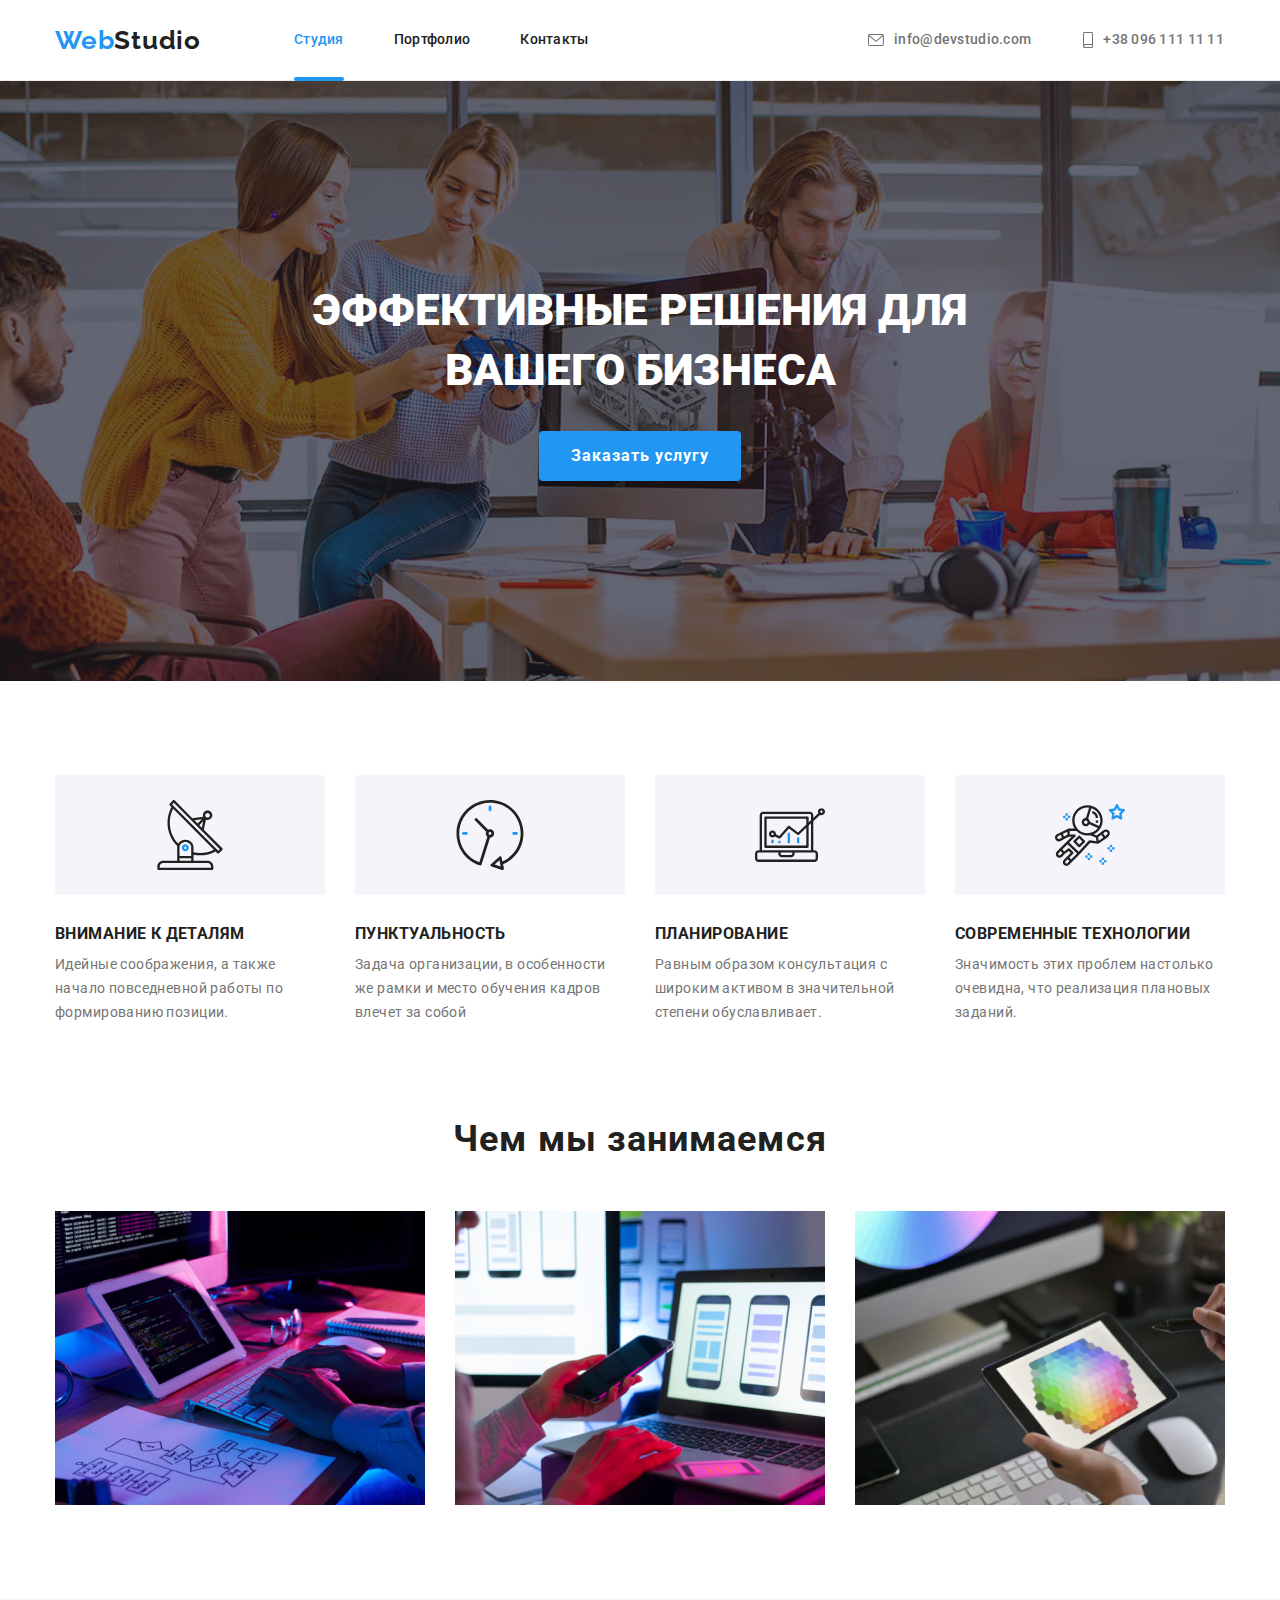
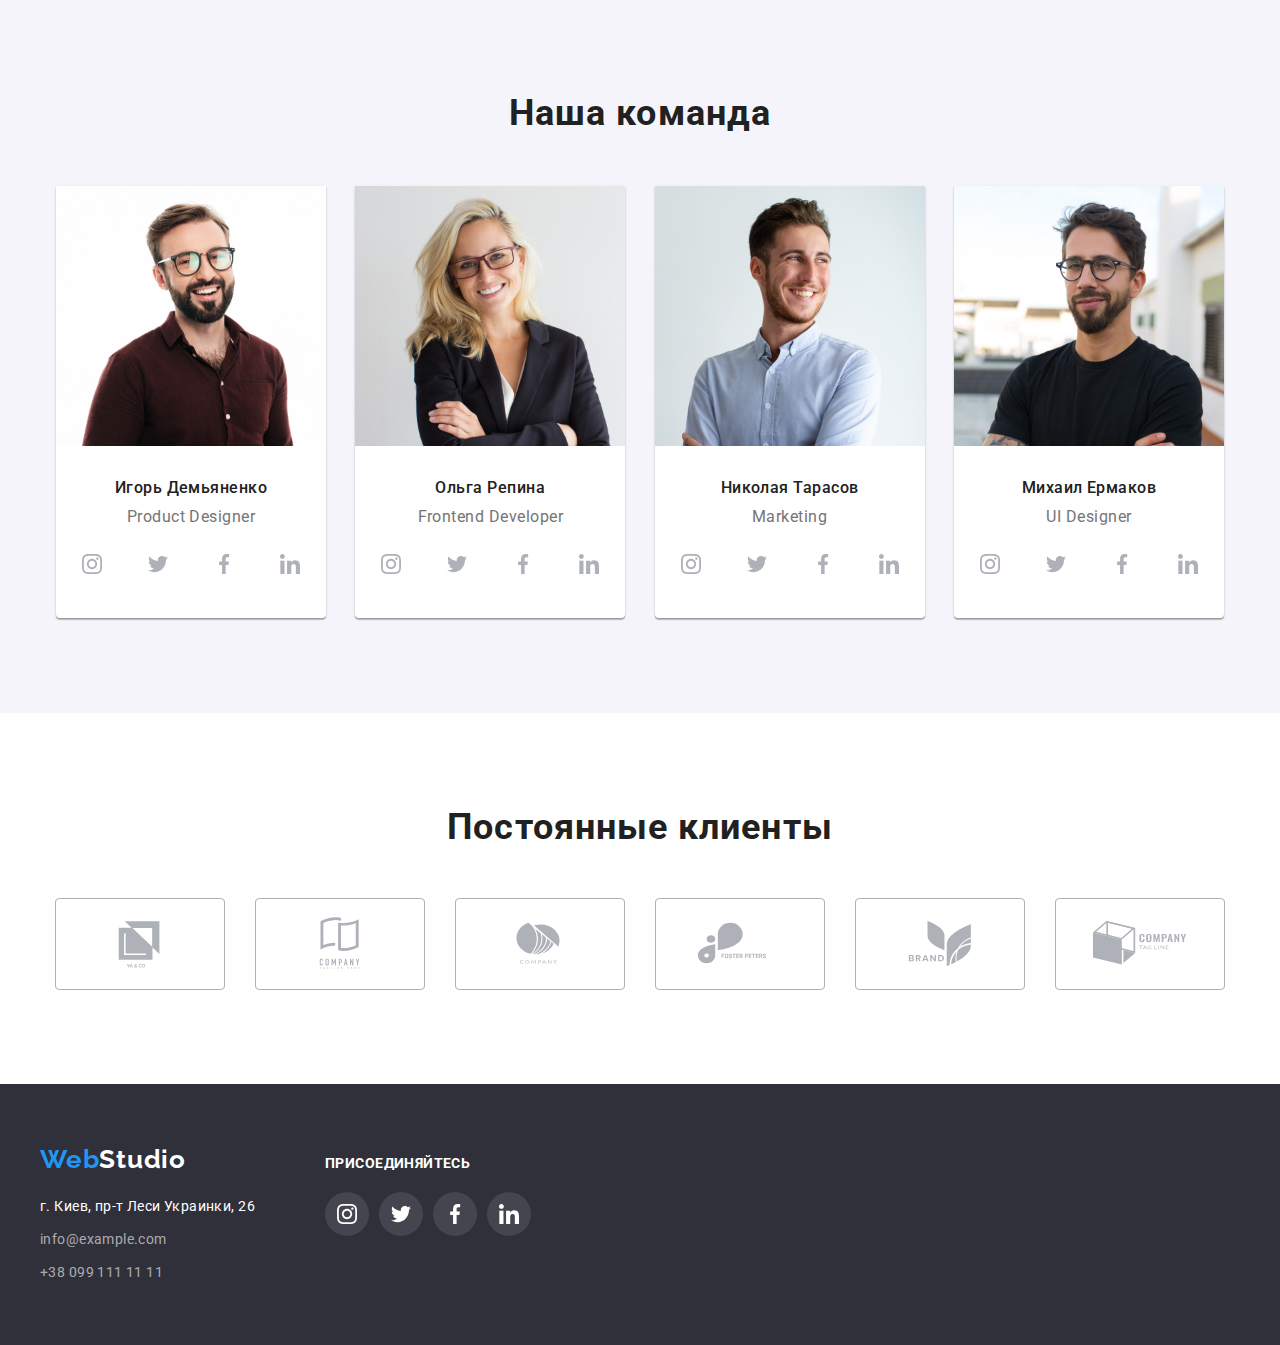
==== index.html @ 31a8ad2a "new" ====
<!DOCTYPE html>
<html lang="ru">

<head>
    <meta charset="UTF-8">
    <meta http-equiv="X-UA-Compatible" content="IE=edge">
    <meta name="viewport" content="width=device-width, initial-scale=1.0">
    <title>Document</title>
    <link rel="stylesheet"
        href="https://cdnjs.cloudflare.com/ajax/libs/modern-normalize/1.0.0/modern-normalize.min.css" />
    <link rel="preconnect" href="https://fonts.googleapis.com">
    <link rel="preconnect" href="https://fonts.gstatic.com" crossorigin>
    <link
        href="https://fonts.googleapis.com/css2?family=Raleway:wght@700&family=Roboto:wght@400;500;700;900&display=swap"
        rel="stylesheet">
    <link rel="stylesheet" href="./css/styles.css">
</head>

<header class="header">
    <div class="container main-nav">
        <a href="./index.html" class="logo lg" lang="en">Web<span class="header-logo lg">Studio</span>
        </a>

        <nav class="nav">
            <ul class="header-list item">
                <li class="item">
                    <a href="./index.html" class="header-link link current">Студия</a>
                </li>
                <li class="item">
                    <a href="portfolio.html" class="header-link link ">Портфолио</a>
                </li>
                <li class="item">
                    <a href="" class="header-link link ">Контакты</a>
                </li>
            </ul>
        </nav>
        <ul class="navig">
            <li class="item">
                <a href="mailto:info@devstudio.com" class="header-nav mail link">
                    <svg class="contact-icon" width="16" height="12">
                        <use href="./images/symbol-defs.svg#icon-envelope"></use>
                    </svg>info@devstudio.com
                </a>
            </li>
            <li class="item">
                <a href="tel:+380961111111" class="header-nav link">
                    <svg class="contact-icon smartphone" width="10" height="16">
                        <use href="./images/symbol-defs.svg#icon-smartphone"></use>
                    </svg> +38 096 111 11 11
                </a>
            </li>
        </ul>
    </div>
</header>

<main>
        <section class="start">
            <div class="container">
            <h1 class="start-title">Эффективные решения для вашего бизнеса</h1>
            <button type="button" class="start-button" data-modal-open>Заказать услугу</button>
        </div>
    </section>

    <section class="information section">
        <div class="container">
            <ul class="information-list">
                <li class="information-item">
                    <div class="icon-bg">
                        <svg class="information-icon" width="70" height="70">
                            <use href="./images/symbol-defs.svg#icon-antenna"></use>
                        </svg>
                    </div>
                    <h3 class="information-sub-title">Внимание к деталям</h3>
                    <p class="information-text">Идейные соображения, а также начало повседневной работы по
                        формированию
                        позиции.</p>
                </li>
                <li class="information-item">
                    <div class="icon-bg">
                        <svg class="information-icon" width="70" height="70">
                            <use href="./images/symbol-defs.svg#icon-clock"></use>
                        </svg>
                    </div>
                    <h3 class="information-sub-title">Пунктуальность</h3>
                    <p class="information-text">Задача организации, в особенности же рамки и место обучения кадров
                        влечет за собой</p>
                </li>
                <li class="information-item">
                    <div class="icon-bg">
                        <svg class="information-icon" width="70" height="70">
                            <use href="./images/symbol-defs.svg#icon-diagram"></use>
                        </svg>
                    </div>
                    <h3 class="information-sub-title">Планирование</h3>
                    <P class="information-text">Равным образом консультация с широким активом в значительной степени
                        обуславливает.</P>
                </li>
                <li class="information-item">
                    <div class="icon-bg">
                        <svg class="information-icon" width="70" height="70">
                            <use href="./images/symbol-defs.svg#icon-astronaut"></use>
                        </svg>
                    </div>
                    <h3 class="information-sub-title">Современные технологии</h3>
                    <p class="information-text">Значимость этих проблем настолько очевидна, что реализация плановых
                        заданий.</p>
                </li>
            </ul>
        </div>
    </section>


    <section class="work section-special">
        <div class="container">
            <h2 class="work-text">Чем мы занимаемся</h2>
            <ul class="work-list">
                <li class="work-item">
                    <img class="work-img " src="images/development.jpg" alt="разработка" width="370" height="294">
                </li>
                <li class="work-item">
                    <img class="work-img " src="images//design.jpg" alt="дизайн" width="370" height="294">
                </li>
                <li class="work-item">
                    <img class="work-img " src="images/decor.jpg" alt="оформление" width="370" height="294">
                </li>
            </ul>
        </div>
    </section>

    <section class="team section">
        <div class="container">
            <h2 class="team-title">Наша команда</h2>
            <ul class="team-list">
                <li class="team-item">
                    <img class="img" src="images/productdesigner.jpg" alt="Член команды" width="270" height="260">
                    <div class="text">
                        <h3 class="team-sub-title">Игорь Демьяненко</h3>
                        <p class="team-text">Product Designer</p>

                        <ul class="team-item-icon">
                            <li class="team-list-icon">
                                <a href="" class="team-link-icon">
                                    <svg class="team-icon" width="20" height="20">
                                        <use href="./images/symbol-defs.svg#icon-instagram"></use>
                                    </svg>
                                </a>
                            </li>
                            <li class="team-list-icon">
                                <a href="" class="team-link-icon">
                                    <svg class="team-icon" width="20" height="20">
                                        <use href="./images/symbol-defs.svg#icon-twitter"></use>
                                    </svg>
                                </a>
                            </li>
                            <li class="team-list-icon">
                                <a href="" class="team-link-icon">
                                    <svg class="team-icon" width="20" height="20">
                                        <use href="./images/symbol-defs.svg#icon-facebook"></use>
                                    </svg>
                                </a>
                            </li>
                            <li class="team-list-icon">
                                <a href="" class="team-link-icon">
                                    <svg class="team-icon" width="20" height="20">
                                        <use href="./images/symbol-defs.svg#icon-linkedin"></use>
                                    </svg>
                                </a>
                            </li>
                        </ul>
                    </div>
                </li>
                <li class="team-item">
                    <img class="img" src="images/frontenddeveloper.jpg" alt="Член команды" width="270" height="260">
                    <div class="text">
                        <h3 class="team-sub-title">Ольга Репина</h3>
                        <p class="team-text">Frontend Developer</p>

                        <ul class="team-item-icon">
                            <li class="team-list-icon">
                                <a href="" class="team-link-icon">
                                    <svg class="team-icon" width="20" height="20">
                                        <use href="./images/symbol-defs.svg#icon-instagram"></use>
                                    </svg>
                                </a>
                            </li>
                            <li class="team-list-icon">
                                <a href="" class="team-link-icon">
                                    <svg class="team-icon" width="20" height="20">
                                        <use href="./images/symbol-defs.svg#icon-twitter"></use>
                                    </svg>
                                </a>
                            </li>
                            <li class="team-list-icon">
                                <a href="" class="team-link-icon">
                                    <svg class="team-icon" width="20" height="20">
                                        <use href="./images/symbol-defs.svg#icon-facebook"></use>
                                    </svg>
                                </a>
                            </li>
                            <li class="team-list-icon">
                                <a href="" class="team-link-icon">
                                    <svg class="team-icon" width="20" height="20">
                                        <use href="./images/symbol-defs.svg#icon-linkedin"></use>
                                    </svg>
                                </a>
                            </li>
                        </ul>
                    </div>
                </li>
                <li class="team-item">
                    <img class="img" src="images/marketing.jpg" alt="Член команды" width="270" height="260">
                    <div class="text">
                        <h3 class="team-sub-title">Николая Тарасов</h3>
                        <p class="team-text">Marketing</p>

                        <ul class="team-item-icon">
                            <li class="team-list-icon">
                                <a href="" class="team-link-icon">
                                    <svg class="team-icon" width="20" height="20">
                                        <use href="./images/symbol-defs.svg#icon-instagram"></use>
                                    </svg>
                                </a>
                            </li>
                            <li class="team-list-icon">
                                <a href="" class="team-link-icon">
                                    <svg class="team-icon" width="20" height="20">
                                        <use href="./images/symbol-defs.svg#icon-twitter"></use>
                                    </svg>
                                </a>
                            </li>
                            <li class="team-list-icon">
                                <a href="" class="team-link-icon">
                                    <svg class="team-icon" width="20" height="20">
                                        <use href="./images/symbol-defs.svg#icon-facebook"></use>
                                    </svg>
                                </a>
                            </li>
                            <li class="team-list-icon">
                                <a href="" class="team-link-icon">
                                    <svg class="team-icon" width="20" height="20">
                                        <use href="./images/symbol-defs.svg#icon-linkedin"></use>
                                    </svg>
                                </a>
                            </li>
                        </ul>
                    </div>
                </li>
                <li class="team-item">
                    <img class="img" src="images/uldesigner.jpg" alt="Член команды" width="270" height="260">
                    <div class="text">
                        <h3 class="team-sub-title">Михаил Ермаков</h3>
                        <p class="team-text">UI Designer</p>

                        <ul class="team-item-icon">
                            <li class="team-list-icon">
                                <a href="" class="team-link-icon">
                                    <svg class="team-icon" width="20" height="20">
                                        <use href="./images/symbol-defs.svg#icon-instagram"></use>
                                    </svg>
                                </a>
                            </li>
                            <li class="team-list-icon">
                                <a href="" class="team-link-icon">
                                    <svg class="team-icon" width="20" height="20">
                                        <use href="./images/symbol-defs.svg#icon-twitter"></use>
                                    </svg>
                                </a>
                            </li>
                            <li class="team-list-icon">
                                <a href="" class="team-link-icon">
                                    <svg class="team-icon" width="20" height="20">
                                        <use href="./images/symbol-defs.svg#icon-facebook"></use>
                                    </svg>
                                </a>
                            </li>
                            <li class="team-list-icon">
                                <a href="" class="team-link-icon">
                                    <svg class="team-icon" width="20" height="20">
                                        <use href="./images/symbol-defs.svg#icon-linkedin"></use>
                                    </svg>
                                </a>
                            </li>
                        </ul>
                    </div>
                </li>
            </ul>
        </div>
    </section>
    <section class="client section">
        <div class="container">
            <h2 class="team-title">Постоянные клиенты</h2>
            <ul class="client-list list">
                <li class="client-item">
                    <a href="" class="client-link link">
                        <svg class="client-icon" width="106" height="60">
                            <use href="./images/symbol-defs.svg#icon-yago"></use>
                        </svg>
                    </a>
                </li>
                <li class="client-item">
                    <a href="" class="client-link link">
                        <svg class="client-icon" width="106" height="60">
                            <use href="./images/symbol-defs.svg#icon-company"></use>
                        </svg>
                    </a>
                </li>
                <li class="client-item">
                    <a href="" class="client-link link">
                        <svg class="client-icon" width="106" height="60">
                            <use href="./images/symbol-defs.svg#icon-comp"></use>
                        </svg>
                    </a>
                </li>
                <li class="client-item">
                    <a href="" class="client-link link">
                        <svg class="client-icon" width="106" height="60">
                            <use href="./images/symbol-defs.svg#icon-peters"></use>
                        </svg>
                    </a>
                </li>
                <li class="client-item">
                    <a href="" class="client-link link">
                        <svg class="client-icon" width="106" height="60">
                            <use href="./images/symbol-defs.svg#icon-brand"></use>
                        </svg>
                    </a>
                </li>
                <li class="client-item">
                    <a href="" class="client-link link">
                        <svg class="client-icon" width="106" height="60">
                            <use href="./images/symbol-defs.svg#icon-tag"></use>
                        </svg>
                    </a>
                </li>
            </ul>
        </div>
    </section>
</main>
<footer class="fotter">
    <div class="container fotter">
        <div>
            <a href="./index.html" class="f-logo link" lang="en">Web<span class="fo-logo link">Studio</span>
            </a>
            <address class="fotter-adress">
                <ul class="fotter-nav">
                    <li class="address-item"><a href="" class="fotter-nav white link">г. Киев, пр-т Леси Украинки, 26</a></li>
                    <li class="address-item"><a href="mailto:info@example.com"
                            class="fotter-nav link">info@example.com</a></li>
                    <li class="address-item"><a href="tel:+380991111111" class="fotter-nav link">+38 099 111 11 11</a>
                    </li>
                </ul>
            </address>
        </div>
        <div class="dopinfo">
            <p class="dopinfo-text">Присоединяйтесь</p>
            <ul class="dopinfo-item">
                <li class="dopinfo-list">
                    <a href="" class="dopinfo-link">
                        <svg class="dopinfo-icon" width="20" height="20">
                            <use href="./images/symbol-defs.svg#icon-instagram"></use>
                        </svg>
                    </a>
                </li>
                <li class="dopinfo-list">
                    <a href="" class="dopinfo-link">
                        <svg class="dopinfo-icon" width="20" height="20">
                            <use href="./images/symbol-defs.svg#icon-twitter"></use>
                        </svg>
                    </a>
                </li>
                <li class="dopinfo-list">
                    <a href="" class="dopinfo-link">
                        <svg class="dopinfo-icon" width="20" height="20">
                            <use href="./images/symbol-defs.svg#icon-facebook"></use>
                        </svg>
                    </a>
                </li>
                <li class="dopinfo-list">
                    <a href="" class="dopinfo-link">
                        <svg class="dopinfo-icon" width="20" height="20">
                            <use href="./images/symbol-defs.svg#icon-linkedin"></use>
                        </svg>
                    </a>
                </li>
            </ul>
        </div>
    </div>
</footer>
<div class="backdrop is-hidden" data-modal>
    <div class="modal" >
        <button type="button" class="button-modal" data-modal-close>
            <svg class="modal-icon" width="18" height="18">
                <use href="./images//symbol-defs.svg#icon-closed"></use>
            </svg>
        </button>
    </div>
</div>
<script src="./js/modal.js"></script>
</body>

</html>
---- css/styles.css ----
:root {
    --accent-color: #2196f3;
    --normal-color: #ffffff;
    --primary-color: #212121;
    --minor-color: #757575;
    --secondary-color: #f5f4fa;
    --time-duration: 250ms cubic-bezier(0.4, 0, 0.2, 1);
}

p,
h1,
h2,
h3,
h4,
h5,
h6 {
    margin: 0;
}

ul {
    margin: 0;
    padding-left: 0;
}


body {
    font-family: 'Roboto', sans-serif;
}

ul {
    list-style: none;
}

.link {

    text-decoration: none;
}

button {
    cursor: pointer;

}


/* Head */
img {
    display: block;
    max-width: 100%;
    height: auto;
}

.container {
    margin: 0 auto;
    max-width: 1200px;
    padding-left: 15px;
    padding-right: 15px;

}

.section {
    padding-top: 94px;
    padding-bottom: 94px;
}

.section-special {
    padding-bottom: 94px;
}

.header {
    border-bottom: 1px solid #ECECEC;
    background-color: var(--normal-color)
}

.main-nav {
    display: flex;
    align-items: center;
}


.nav {
    display: flex;
    margin-left: auto;
    margin-left: 93px;
}

.header-list {
    display: flex;
}

.header-list .item+.item {
    margin-left: 50px;

}

.navig {
    display: flex;
    margin-left: auto;
    align-items: center;


}

.item {
    display: flex;
    align-items: center;

}


.navig .item+.item {
    margin-left: 50px;
}

.contact-icon {
    fill: #757575;
    margin-right: 10px;
}

.header-nav {
    display: flex;
    padding-top: 32px;
    padding-bottom: 32px;
    font-weight: 500;
    font-size: 14px;
    line-height: 1.14;
    letter-spacing: 0.02em;
    color: var(--minor-color);
    justify-content: center;
    align-items: center;
    padding: 1px;
    
}

.header-nav:hover .contact-icon,
.header-nav:focus .contact-icon {
    fill: var(--accent-color);
}

.logo {
    text-decoration: none;
    font-family: 'Raleway';
    font-style: normal;
    font-weight: 700;
    font-size: 26px;
    line-height: 1.71;
    letter-spacing: 0.03em;
    color: var(--accent-color)
}


.header-logo {
    text-decoration: none;
    font-family: 'Raleway';
    font-style: normal;
    font-weight: 700;
    font-size: 26px;
    line-height: 1.71;
    letter-spacing: 0.03em;
    color: var(--primary-color)
}


.header-link {
    display: block;
    padding-top: 32px;
    padding-bottom: 32px;
    list-style: none;
    text-decoration: none;
    font-weight: 500;
    font-size: 14px;
    line-height: 1.14;
    letter-spacing: 0.02em;
    color: var(--primary-color)
}


.header-link:hover,
.header-link:focus {
    font-weight: 500;
    font-size: 14px;
    line-height: 1.14;
    letter-spacing: 0.02em;
    color: var(--accent-color)
}

.header-nav:hover,
.header-nav:focus {

    font-weight: 500;
    font-size: 14px;
    line-height: 1.14;
    letter-spacing: 0.02em;
    color: var(--accent-color)
}

.current {
    color: var(--accent-color);
}
.header-link.current{
    position: relative;
}
.header-link.current::after{
    content: "";
    display: block;
    width: 100%;
    height: 4px;
    border-radius: 2px;
    background-color: currentColor;
    position: absolute;
    bottom: -1px;
}

/* hero */
.start {
    padding-top: 200px;
    padding-bottom: 200px;
    text-align: center;

    display: block;
    justify-content: center;
    align-items: center;
    max-width: 1600px;

    background-color: #000000;
    background-image: linear-gradient(rgba(47, 48, 58, 0.4), rgba(47, 48, 58, 0.4)),
        url(../images/background.jpg);
    background-position: center;
    background-size: cover;
    margin: 0 auto;

}

.start-title {
    text-transform: uppercase;
    max-width: 696px;
    display: block;

    margin: 0 auto;
    margin-bottom: 30px;


    font-weight: 900;
    font-size: 44px;
    line-height: 1.36;
    color: var(--normal-color)
}

.start-button {
    padding: 10px 32px;


    font-weight: 700;
    font-size: 16px;
    line-height: 1.88;
    letter-spacing: 0.06em;
    color: #FFFFFF;
    background: #2196F3;
    box-shadow: 0px 4px 4px rgba(0, 0, 0, 0.15);
    border: 0px;
    border-radius: 4px;

}

.start-button:hover,
.start-button:focus {
    background: rgba(33, 150, 243, 1);
    color: #FFFFFF;
}


/* button */

.information-item {
    max-width: 270px;
}

.information-list {

    display: flex;
    font-weight: 700;
    font-size: 14px;
    line-height: 1.14;
    letter-spacing: 0.03em;
    color: var(--primary-color)
}

.information-list .information-item+.information-item {
    margin-left: 30px;

}

.icon-bg {
    display: flex;
    justify-content: center;
    align-items: center;

    margin-bottom: 30px;

    width: 270px;
    height: 120px;
    border-radius: 4px;

    background-color: #F5F4FA;
}

.information-sub-title {
    text-transform: uppercase;
    margin-bottom: 10px;
}

.information-text {


    font-weight: 400;
    font-size: 14px;
    line-height: 1.71;
    letter-spacing: 0.03em;
    color: var(--minor-color)
}

.work-text {
    text-align: center;
    font-weight: 700;
    font-size: 36px;
    line-height: 1.16;
    letter-spacing: 0.03em;
    color: var(--primary-color)
}

.work-list {
    display: flex;
    margin-top: 50px;
}



.work-list .work-item+.work-item {
    margin-left: 30px;
}

.team-item {
    background: #FFFFFF;


    box-shadow: 0px 1px 3px rgba(0, 0, 0, 0.12), 0px 1px 1px rgba(0, 0, 0, 0.14), 0px 2px 1px rgba(0, 0, 0, 0.2);
    border-radius: 0px 0px 4px 4px;
}

.team-list {
    border: 1px solid transparent;
    margin-top: 50px;
    display: flex;
}

.team-list .team-item+.team-item {
    margin-left: auto;
}

.team {
    background: var(--secondary-color);
}

.team-title {
    text-align: center;
    font-weight: 700;
    font-size: 36px;
    line-height: 1.16;
    letter-spacing: 0.03em;
    color: var(--primary-color)
}

.team-sub-title {
    text-align: center;
    font-weight: 500;
    font-size: 16px;
    line-height: 1.19;

    text-align: center;
    letter-spacing: 0.03em;
    color: #212121;
}

.text {

    display: block;
    padding-top: 32px;
    padding-bottom: 32px;
    text-align: center;
}

.team-text {
    margin-top: 10px;
    margin-bottom: 16px;
    font-weight: 400;
    font-size: 16px;
    line-height: 1.19;

    text-align: center;
    letter-spacing: 0.03em;
    color: var(--minor-color)
}

/* icons*/
.team-item-icon {
    display: flex;
    justify-content: center;
    gap: 22px;
}

.team-link-icon {
    display: flex;
    justify-content: center;
    align-items: center;
    width: 44px;
    height: 44px;
    background-color: transparent;
    border-radius: 50%;
}

.team-icon {
    fill: #AFB1B8;
}

.team-link-icon:hover,
.team-link-icon:focus {
    background-color: var(--accent-color);
}

.team-link-icon:hover .team-icon,
.team-link-icon:focus .team-icon {
    fill: var(--normal-color);
}

/* icons */

.client-list {
    display: flex;
    gap: 30px;
    margin-top: 50px;

}

.client-item {
    width: 170px;
    height: 92px;
}

.client-link {
    display: flex;
    justify-content: center;
    align-items: center;
    width: 100%;
    height: 100%;

    border-radius: 4px;
    border: 1px solid #AFB1B8;
    fill: #AFB1B8;
}

.client-item:hover .client-link,
.client-link:focus {
    border-color: var(--accent-color);
    fill: var(--accent-color);
}


/*1 page */

.portfolio {

    align-items: center;
    display: flex;
    margin: 0 auto;

    font-weight: 500;
    font-size: 16px;
    line-height: 1.62;

    color: #212121;
    justify-content: center;


}

.portfolio .portfolio-list+.portfolio-list {
    margin-left: 8px;

}

.portfolio-button {

    font-weight: 500;
    font-size: 16px;
    line-height: 1.62;

    text-align: center;
    letter-spacing: 0.03em;
    padding: 6px 22px;

    cursor: pointer;
    background-color: #f5f4fa;
    border: 1px solid transparent;
    border-radius: 4px;



}

.portfolio-button:hover,
.portfolio-button:focus {
    background-color: var(--accent-color);
    font-weight: 500;
    font-size: 16px;
    line-height: 1.62;

    color: #ffffff;

    box-shadow: 0px 3px 1px rgba(0, 0, 0, 0.1), 0px 1px 2px rgba(0, 0, 0, 0.08), 0px 2px 2px rgba(0, 0, 0, 0.12);

}

.text-priw {
    position: relative;
    overflow: hidden;
}

.portfolio-text {
    font-style: normal;
    font-weight: 400;
    font-size: 18px;
    line-height: 1.56;
    letter-spacing: 0.03em;
    margin: 0 auto;
    padding: 63px 24px;
    width: 100%;
    height: 100%;

    color: var(--normal-color);
    background-color: rgba(33, 150, 243, 0.9);

    position: absolute;
    top: 0;
    left: 0;
    transform: translateY(100%);
    transition: transform 250ms linear;
}

/* кнопки */
.main-item {
    transition: box-shadow var(--time-duration);
}



.main-list {
    display: flex;
    flex-wrap: wrap;
    gap: 30px;
    margin-top: 56px;
}

.main-link {
    width: calc((100%-60px)/3);
}

.main-item:hover,
.main-item:focus,
.main-item:hover .portfolio-text,
.main-item:focus .portfolio-text {
    transform: translateY(0%);
    box-shadow: 0px 1px 1px rgba(0, 0, 0, 0.12), 0px 4px 4px rgba(0, 0, 0, 0.06), 1px 4px 6px rgba(0, 0, 0, 0.16);
}

.main-title {
    margin-bottom: 4px;
    font-weight: 700;
    font-size: 18px;
    line-height: 2;

    letter-spacing: 0.06em;
    color: var(--primary-color)
}


.main-text {
    font-weight: 400;
    font-size: 16px;
    line-height: 1.88;
    letter-spacing: 0.03em;
    color: var(--minor-color)
}

.main-group {
    padding: 20px 24px;
    border-bottom: 1px solid #EEEEEE;
    border-left: 1px solid #EEEEEE;
    border-right: 1px solid #EEEEEE;
}

/* подвал */
.fotter {
    padding-top: 60px;
    padding-bottom: 60px;
    background: #2F303A;
}

.container.fotter {
    padding: 0;
    align-items: baseline;
    display: flex;
}

.f-logo {
    display: block;
    font-family: 'Raleway';
    font-style: normal;
    font-weight: 700;
    font-size: 26px;
    line-height: 1.19;
    letter-spacing: 0.03em;
    color: var(--accent-color)
}

.fo-logo {
    font-family: 'Raleway';
    font-style: normal;
    font-weight: 700;
    font-size: 26px;
    line-height: 1.19;
    letter-spacing: 0.03em;
    color: var(--normal-color)
}

.fotter-adress {
    margin-top: 20px;
    font-style: normal;
}

.fotter-text {
    font-weight: 400;
    font-size: 14px;
    line-height: 1.71;
    letter-spacing: 0.03em;
    color: var(--normal-color)
}

.fotter-nav .white {
    color: var(--normal-color);
}

.fotter-nav {
    margin-top: 9px;

    font-weight: 400;
    font-size: 14px;
    line-height: 1.71;
    letter-spacing: 0.03em;
    color: rgba(255, 255, 255, 0.6);
}

.fotter-nav li+li {
    margin-top: 9px;
}

.fotter-nav:focus {
    color: var(--accent-color)
}

.fotter-nav:hover {
    color: var(--accent-color)
}

.dopinfo {
    margin-left: 70px;
}

.dopinfo-text {



    font-style: normal;
    font-weight: 700;
    font-size: 14px;
    line-height: 1.14;
    letter-spacing: 0.03em;
    text-transform: uppercase;

    color: var(--normal-color);

    margin: 0% auto;

}

.dopinfo-item {
    margin-top: 20px;
    display: flex;
    justify-items: center;
    gap: 10px;
}

.dopinfo-icon {
    fill: var(--normal-color);
}

.dopinfo-link {
    display: flex;
    justify-content: center;
    align-items: center;
    width: 44px;
    height: 44px;
    background-color: rgba(255, 255, 255, 0.1);
    ;
    border-radius: 50%;
}

.dopinfo-link:hover,
.dopinfo-link:focus {
    background-color: var(--accent-color);
}

.dopinfo-link:hover .dopinfo-icon,
.dopinfo-link:focus .dopinfo-icon {
    fill: var(--normal-color);
}

/* ANKETA STUDIO */


.backdrop {
    width: 100%;
    height: 100%;
    position: fixed;
    top: 0;
    background-color: rgba(0, 0, 0, 0.2);
    transition: opacity var(--time-duration), visibility var(--time-duration);
}

.modal {
    width: 528px;
    height: 581px;

    background: #ffffff;
    box-shadow: 0px 1px 3px rgba(0, 0, 0, 0.12), 0px 1px 1px rgba(0, 0, 0, 0.14), 0px 2px 1px rgba(0, 0, 0, 0.2);
    border-radius: 4px;

    position: absolute;
    top: 50%;
    left: 50%;
    transform: translate(-50%, -50%);

}

.button-modal {
    width: 30px;
    height: 30px;
    background-color: transparent;
    box-sizing: border-box;
    border: 1px solid rgba(0, 0, 0, 0.1);
    border-radius: 50%;
    position: absolute;
    right: 10px;
    top: 10px;
    display: flex;
    align-items: center;
    justify-content: center;
}

.modal-icon {
    fill: #000000;
}

.is-hidden {
    opacity: 0;
    visibility: hidden;
    pointer-events: none;
}
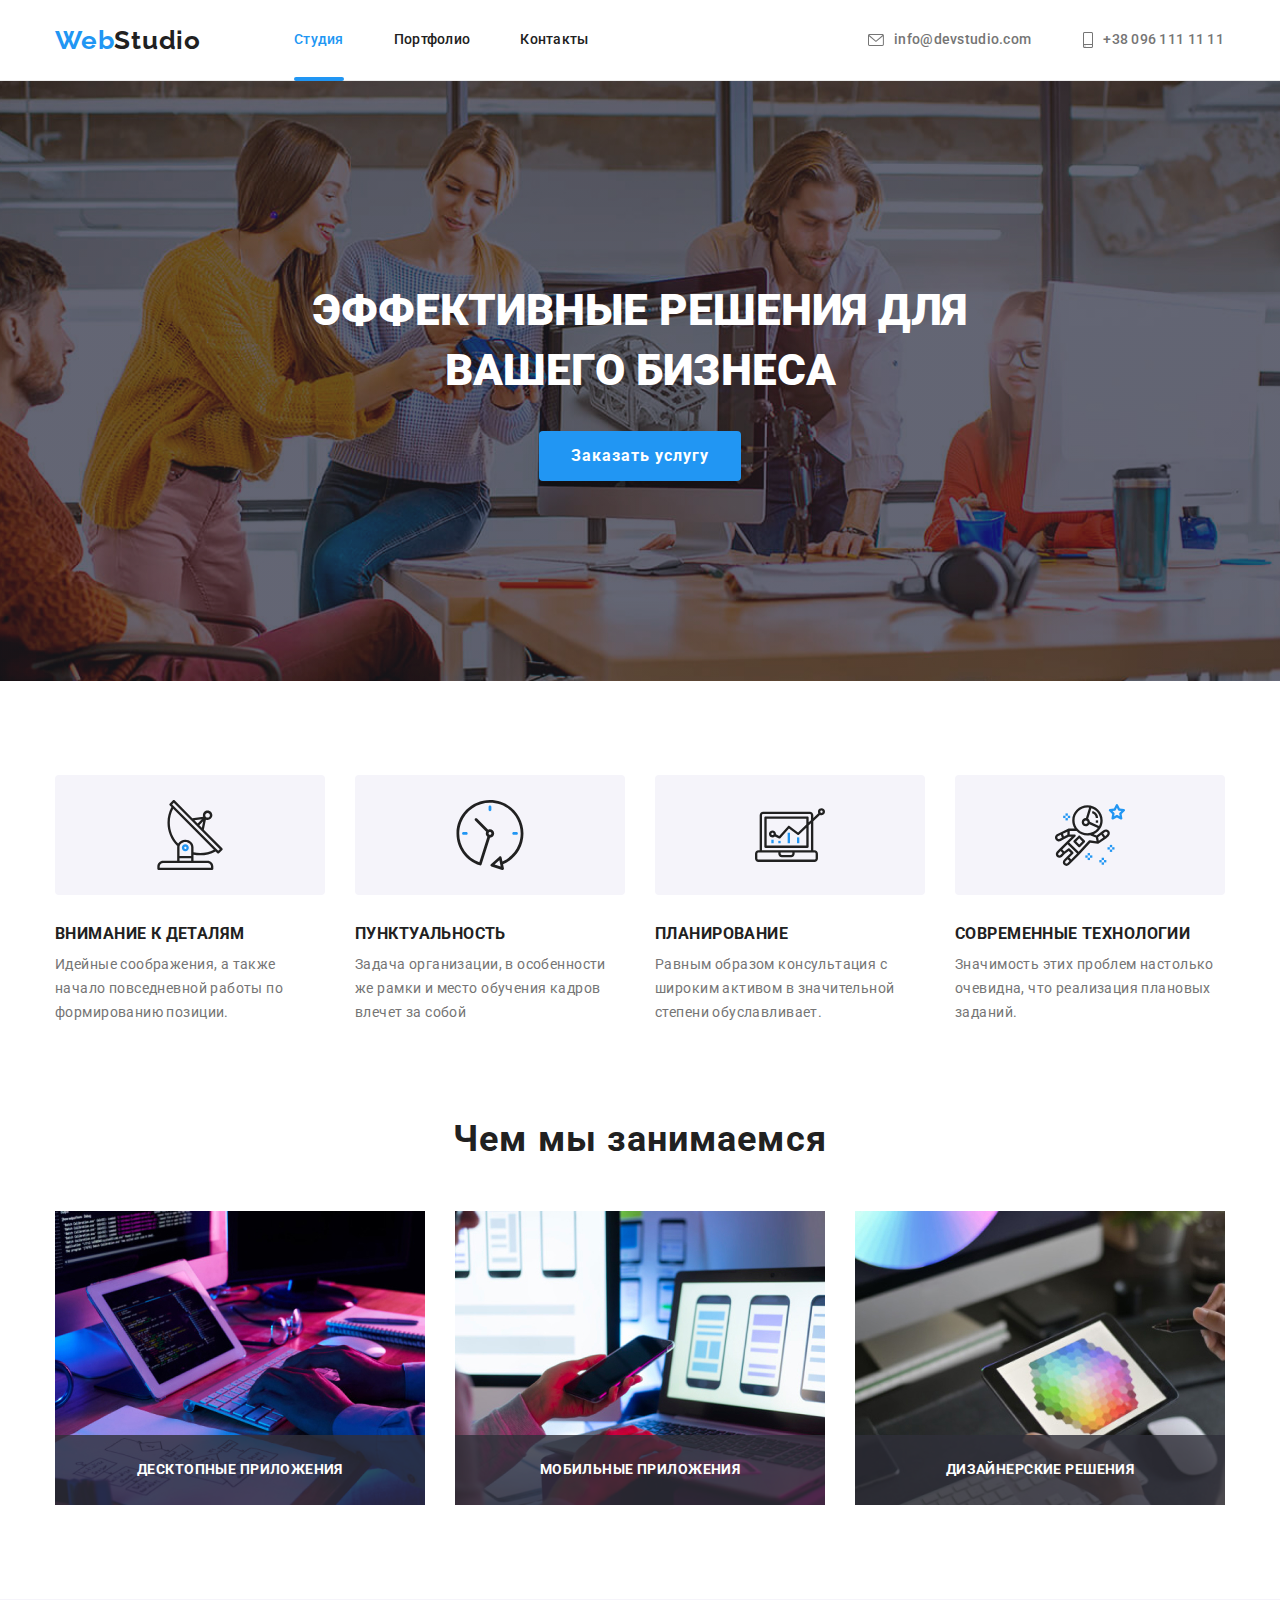
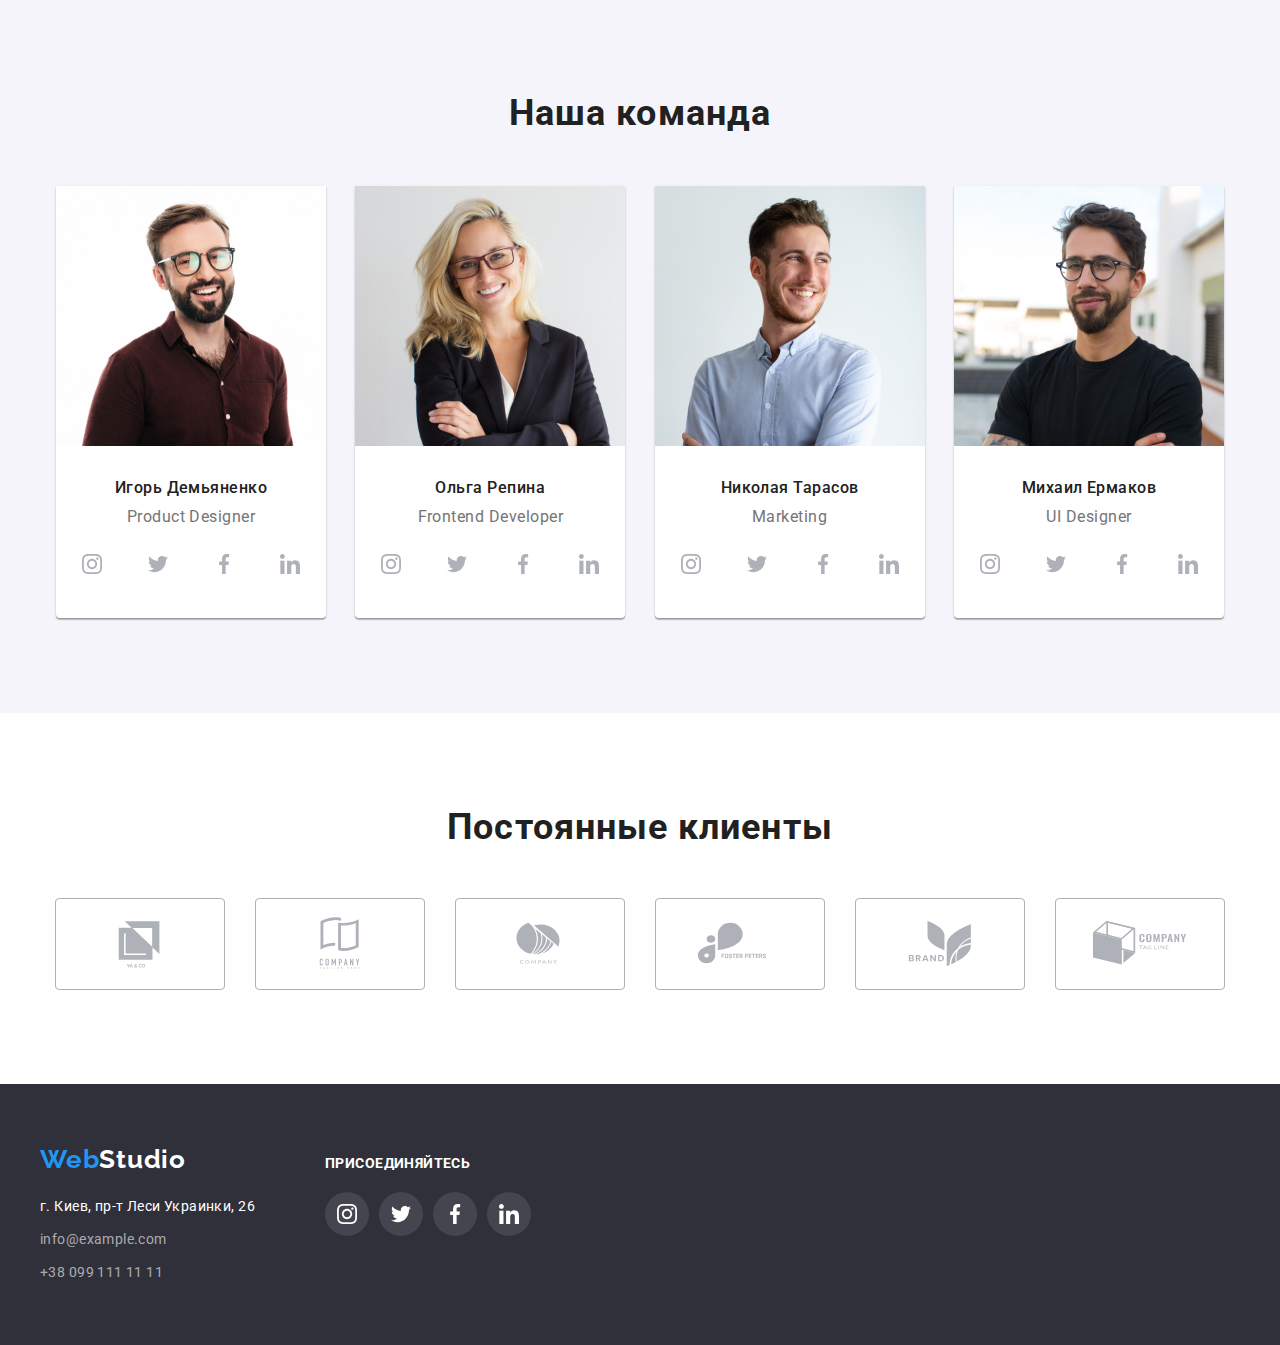
==== commit 8e6df6b7: "new" ====
--- a/index.html
+++ b/index.html
@@ -111,17 +111,20 @@
 
 
     <section class="work section-special">
-        <div class="container">
+        <div class="container overlay">
             <h2 class="work-text">Чем мы занимаемся</h2>
             <ul class="work-list">
                 <li class="work-item">
                     <img class="work-img " src="images/development.jpg" alt="разработка" width="370" height="294">
+                    <p class="work-overlay">ДЕСКТОПНЫЕ ПРИЛОЖЕНИЯ</p>
                 </li>
                 <li class="work-item">
                     <img class="work-img " src="images//design.jpg" alt="дизайн" width="370" height="294">
+                    <p class="work-overlay">МОБИЛЬНЫЕ ПРИЛОЖЕНИЯ</p>
                 </li>
                 <li class="work-item">
                     <img class="work-img " src="images/decor.jpg" alt="оформление" width="370" height="294">
+                    <p class="work-overlay">ДИЗАЙНЕРСКИЕ РЕШЕНИЯ</p>
                 </li>
             </ul>
         </div>
--- a/css/styles.css
+++ b/css/styles.css
@@ -38,9 +38,7 @@
 
 button {
     cursor: pointer;
-
-}
-
+}
 
 /* Head */
 img {
@@ -128,7 +126,7 @@
     justify-content: center;
     align-items: center;
     padding: 1px;
-    
+
 }
 
 .header-nav:hover .contact-icon,
@@ -144,7 +142,8 @@
     font-size: 26px;
     line-height: 1.71;
     letter-spacing: 0.03em;
-    color: var(--accent-color)
+    color: var(--accent-color);
+    transition: color var(--time-duration);
 }
 
 
@@ -170,7 +169,8 @@
     font-size: 14px;
     line-height: 1.14;
     letter-spacing: 0.02em;
-    color: var(--primary-color)
+    color: var(--primary-color);
+    transition: color var(--time-duration);
 }
 
 
@@ -196,10 +196,12 @@
 .current {
     color: var(--accent-color);
 }
-.header-link.current{
+
+.header-link.current {
     position: relative;
 }
-.header-link.current::after{
+
+.header-link.current::after {
     content: "";
     display: block;
     width: 100%;
@@ -259,6 +261,8 @@
     border: 0px;
     border-radius: 4px;
 
+    transition: color var(--time-duration), background-color var(--time-duration);
+
 }
 
 .start-button:hover,
@@ -309,8 +313,6 @@
 }
 
 .information-text {
-
-
     font-weight: 400;
     font-size: 14px;
     line-height: 1.71;
@@ -331,11 +333,33 @@
     display: flex;
     margin-top: 50px;
 }
-
+.work-item{
+    position: relative;
+}
 
 
 .work-list .work-item+.work-item {
     margin-left: 30px;
+}
+
+.work-overlay {
+    width: 100%;
+    font-style: normal;
+    font-weight: 700;
+    font-size: 14px;
+    line-height: 1.14;
+    text-align: center;
+    letter-spacing: 0.03em;
+    text-transform: uppercase;
+    
+
+    color: var(--normal-color);
+    background: rgba(47, 48, 58, 0.8);
+
+    position: absolute;
+    margin: 0 auto;
+    padding: 27px 0px;
+    bottom: 0;
 }
 
 .team-item {
@@ -415,11 +439,15 @@
     height: 44px;
     background-color: transparent;
     border-radius: 50%;
+    transition: background-color var(--time-duration);
+    
 }
 
 .team-icon {
     fill: #AFB1B8;
-}
+    transition: fill var(--time-duration);
+}
+
 
 .team-link-icon:hover,
 .team-link-icon:focus {
@@ -455,7 +483,9 @@
     border-radius: 4px;
     border: 1px solid #AFB1B8;
     fill: #AFB1B8;
-}
+    transition: fill var(--time-duration);
+}
+
 
 .client-item:hover .client-link,
 .client-link:focus {
@@ -501,6 +531,8 @@
     background-color: #f5f4fa;
     border: 1px solid transparent;
     border-radius: 4px;
+    transition: background-color var(--time-duration);
+    
 
 
 
@@ -619,6 +651,7 @@
     line-height: 1.19;
     letter-spacing: 0.03em;
     color: var(--accent-color)
+    
 }
 
 .fo-logo {
@@ -629,6 +662,7 @@
     line-height: 1.19;
     letter-spacing: 0.03em;
     color: var(--normal-color)
+    
 }
 
 .fotter-adress {
@@ -641,11 +675,12 @@
     font-size: 14px;
     line-height: 1.71;
     letter-spacing: 0.03em;
-    color: var(--normal-color)
+    color: var(--normal-color);
 }
 
 .fotter-nav .white {
     color: var(--normal-color);
+    transition: color var(--time-duration);
 }
 
 .fotter-nav {
@@ -656,6 +691,7 @@
     line-height: 1.71;
     letter-spacing: 0.03em;
     color: rgba(255, 255, 255, 0.6);
+    transition: color var(--time-duration);
 }
 
 .fotter-nav li+li {
@@ -675,9 +711,6 @@
 }
 
 .dopinfo-text {
-
-
-
     font-style: normal;
     font-weight: 700;
     font-size: 14px;
@@ -686,6 +719,7 @@
     text-transform: uppercase;
 
     color: var(--normal-color);
+    
 
     margin: 0% auto;
 
@@ -700,6 +734,8 @@
 
 .dopinfo-icon {
     fill: var(--normal-color);
+    transition: fill var(--time-duration);
+    
 }
 
 .dopinfo-link {
@@ -709,7 +745,7 @@
     width: 44px;
     height: 44px;
     background-color: rgba(255, 255, 255, 0.1);
-    ;
+    transition: background-color var(--time-duration);
     border-radius: 50%;
 }
 
